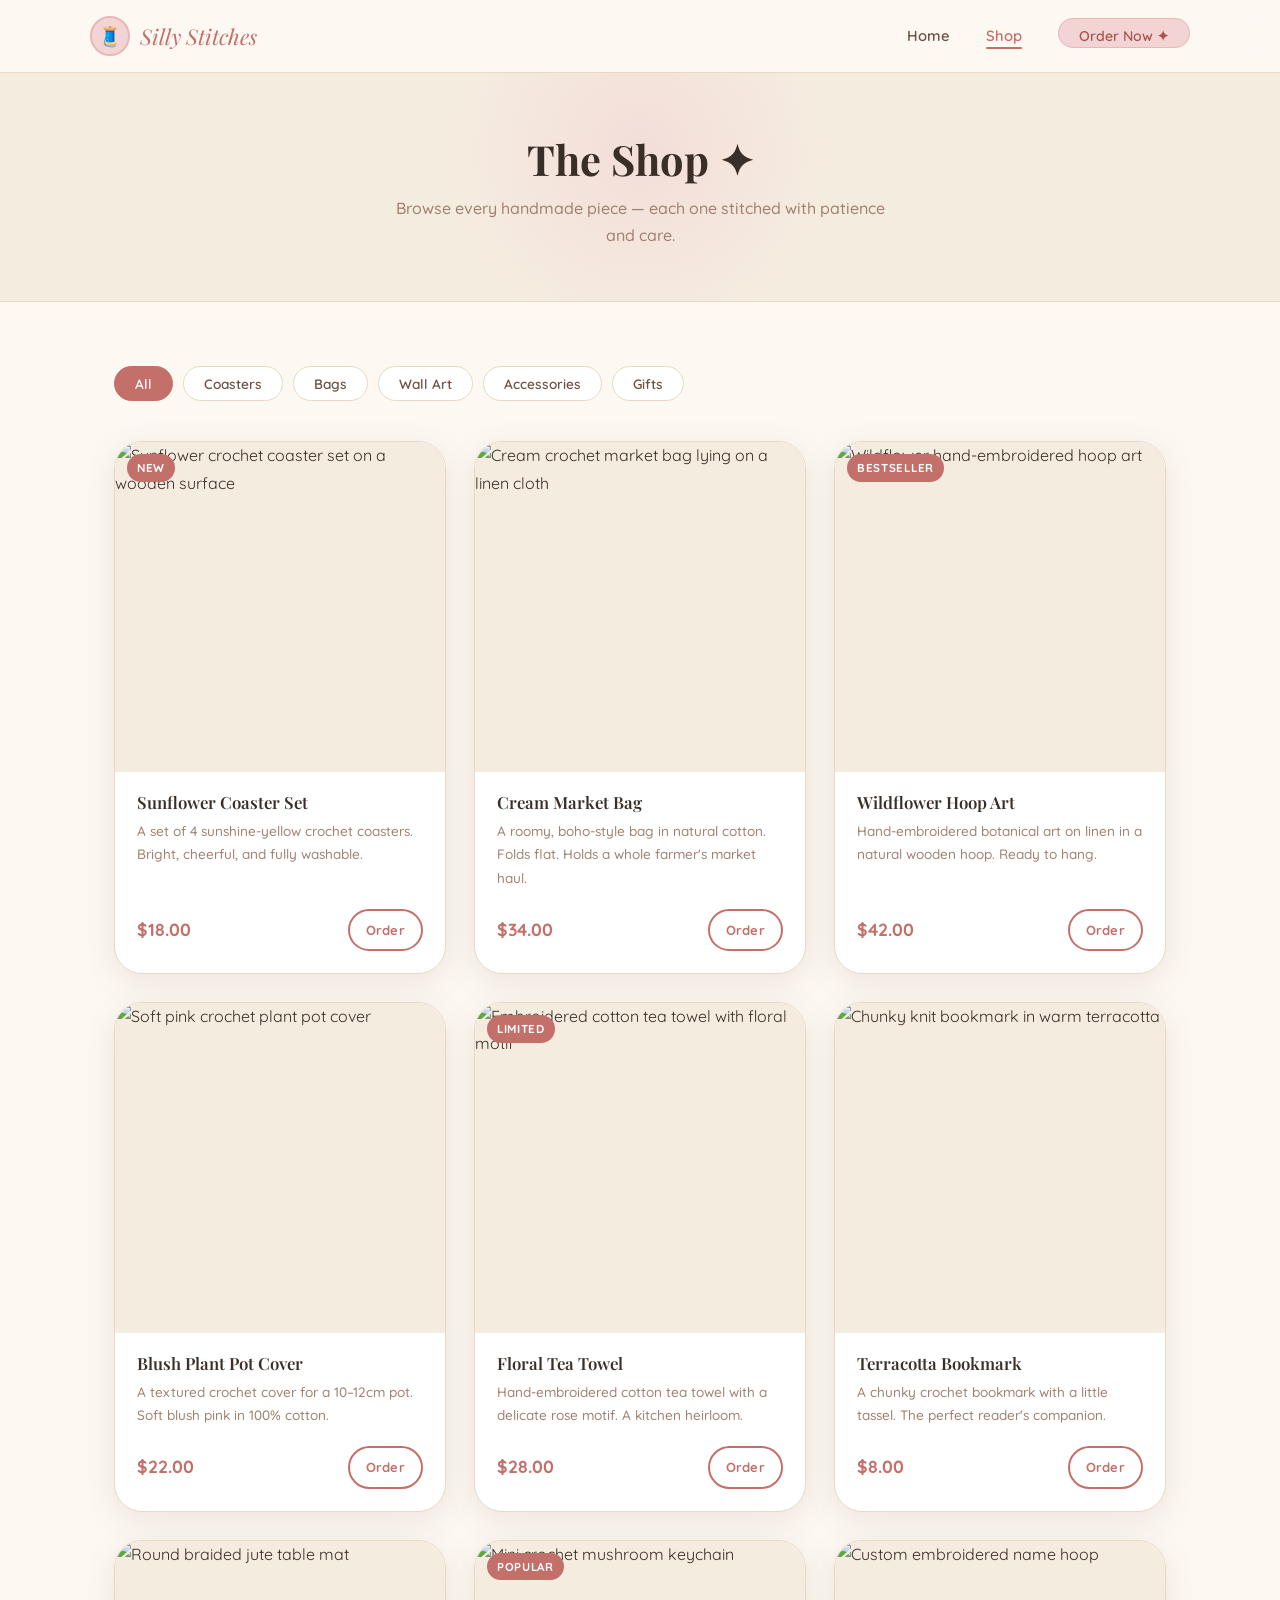
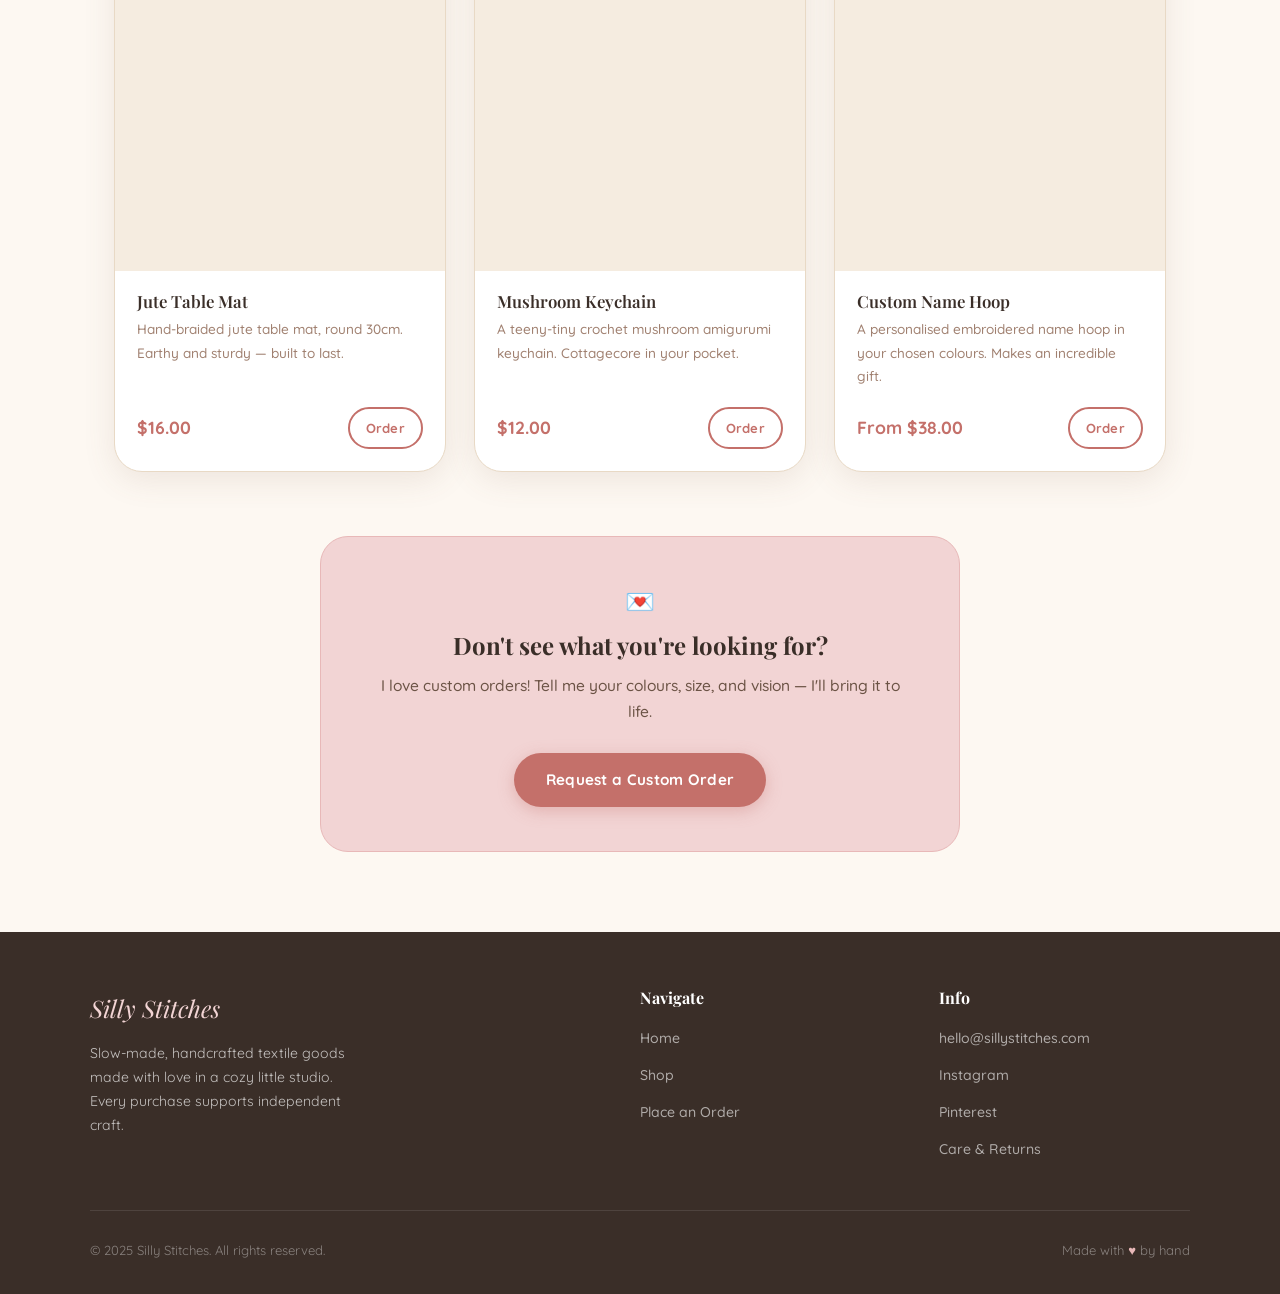
==== shop.html @ c1d065eb "Add files via upload" ====
<!DOCTYPE html>
<html lang="en">
<head>
  <meta charset="UTF-8" />
  <meta name="viewport" content="width=device-width, initial-scale=1.0" />
  <meta name="description" content="Silly Stitches Shop — Browse all handmade crochet, embroidery, and textile pieces." />
  <title>Shop — Silly Stitches</title>
  <link rel="stylesheet" href="styles.css" />
  <link rel="icon" href="data:image/svg+xml,<svg xmlns='http://www.w3.org/2000/svg' viewBox='0 0 100 100'><text y='.9em' font-size='90'>🧵</text></svg>" />
</head>
<body>

  <!-- ============================
       NAVIGATION
       ============================ -->
  <nav class="navbar" role="navigation" aria-label="Main navigation">
    <div class="navbar-inner">

      <a href="index.html" class="navbar-logo" aria-label="Silly Stitches Home">
        <div class="logo-icon">🧵</div>
        <span class="logo-text">Silly Stitches</span>
      </a>

      <ul class="navbar-links" id="navLinks">
        <li><a href="index.html">Home</a></li>
        <li><a href="shop.html" class="active">Shop</a></li>
        <li><a href="order.html" class="navbar-cta">Order Now ✦</a></li>
      </ul>

      <button class="navbar-toggle" id="navToggle" aria-label="Toggle navigation" aria-expanded="false">
        <span></span>
        <span></span>
        <span></span>
      </button>

    </div>
  </nav>


  <!-- ============================
       PAGE HERO
       ============================ -->
  <header class="page-hero">
    <h1 class="section-title">The Shop ✦</h1>
    <p>Browse every handmade piece — each one stitched with patience and care.</p>
  </header>


  <!-- ============================
       SHOP GRID
       ============================ -->
  <section class="shop-section" aria-labelledby="shop-title">
    <div class="container">

      <!-- Visual filter buttons (decorative for static site — no JS filtering) -->
      <div class="shop-filter" role="group" aria-label="Product categories">
        <button class="filter-btn active">All</button>
        <button class="filter-btn">Coasters</button>
        <button class="filter-btn">Bags</button>
        <button class="filter-btn">Wall Art</button>
        <button class="filter-btn">Accessories</button>
        <button class="filter-btn">Gifts</button>
      </div>

      <div class="shop-grid">

        <!--
          =============================================
          HOW TO ADD / EDIT PRODUCTS:
          ─────────────────────────────────────────────
          1. Copy any <article class="product-card"> block.
          2. Paste it into this grid.
          3. Edit: product name, price, description, image src.
          4. Remove <span class="product-badge"> if no badge needed.
          5. Update the href on the Order button to pre-fill
             the product name:
             order.html?product=Your+Product+Name
          =============================================
        -->


        <!-- ── PRODUCT 1 ── -->
        <article class="product-card reveal">
          <div class="product-image">
            <span class="product-badge">New</span>
            <!--
              REPLACE IMAGE: product photo, square recommended (600×600px)
            -->
            <img
              src="https://images.unsplash.com/photo-1602081957921-9137a5d6eaee?w=600&q=80"
              alt="Sunflower crochet coaster set on a wooden surface"
              loading="lazy"
            />
          </div>
          <div class="product-info">
            <h2 class="product-name">Sunflower Coaster Set</h2>
            <p class="product-desc">A set of 4 sunshine-yellow crochet coasters. Bright, cheerful, and fully washable.</p>
            <div class="product-footer">
              <span class="product-price">$18.00</span>
              <a href="order.html?product=Sunflower+Coaster+Set" class="btn btn-outline product-order-btn">Order</a>
            </div>
          </div>
        </article>


        <!-- ── PRODUCT 2 ── -->
        <article class="product-card reveal">
          <div class="product-image">
            <!--
              REPLACE IMAGE: product photo
            -->
            <img
              src="https://images.unsplash.com/photo-1585232350009-bd80026bc09f?w=600&q=80"
              alt="Cream crochet market bag lying on a linen cloth"
              loading="lazy"
            />
          </div>
          <div class="product-info">
            <h2 class="product-name">Cream Market Bag</h2>
            <p class="product-desc">A roomy, boho-style bag in natural cotton. Folds flat. Holds a whole farmer's market haul.</p>
            <div class="product-footer">
              <span class="product-price">$34.00</span>
              <a href="order.html?product=Cream+Market+Bag" class="btn btn-outline product-order-btn">Order</a>
            </div>
          </div>
        </article>


        <!-- ── PRODUCT 3 ── -->
        <article class="product-card reveal">
          <div class="product-image">
            <span class="product-badge">Bestseller</span>
            <!--
              REPLACE IMAGE: product photo
            -->
            <img
              src="https://images.unsplash.com/photo-1584646098378-0f46c2a3e2b7?w=600&q=80"
              alt="Wildflower hand-embroidered hoop art"
              loading="lazy"
            />
          </div>
          <div class="product-info">
            <h2 class="product-name">Wildflower Hoop Art</h2>
            <p class="product-desc">Hand-embroidered botanical art on linen in a natural wooden hoop. Ready to hang.</p>
            <div class="product-footer">
              <span class="product-price">$42.00</span>
              <a href="order.html?product=Wildflower+Hoop+Art" class="btn btn-outline product-order-btn">Order</a>
            </div>
          </div>
        </article>


        <!-- ── PRODUCT 4 ── -->
        <article class="product-card reveal">
          <div class="product-image">
            <!--
              REPLACE IMAGE: product photo
            -->
            <img
              src="https://images.unsplash.com/photo-1584308666744-24d5c474f2ae?w=600&q=80"
              alt="Soft pink crochet plant pot cover"
              loading="lazy"
            />
          </div>
          <div class="product-info">
            <h2 class="product-name">Blush Plant Pot Cover</h2>
            <p class="product-desc">A textured crochet cover for a 10–12cm pot. Soft blush pink in 100% cotton.</p>
            <div class="product-footer">
              <span class="product-price">$22.00</span>
              <a href="order.html?product=Blush+Plant+Pot+Cover" class="btn btn-outline product-order-btn">Order</a>
            </div>
          </div>
        </article>


        <!-- ── PRODUCT 5 ── -->
        <article class="product-card reveal">
          <div class="product-image">
            <span class="product-badge">Limited</span>
            <!--
              REPLACE IMAGE: product photo
            -->
            <img
              src="https://images.unsplash.com/photo-1559521783-1d1599583485?w=600&q=80"
              alt="Embroidered cotton tea towel with floral motif"
              loading="lazy"
            />
          </div>
          <div class="product-info">
            <h2 class="product-name">Floral Tea Towel</h2>
            <p class="product-desc">Hand-embroidered cotton tea towel with a delicate rose motif. A kitchen heirloom.</p>
            <div class="product-footer">
              <span class="product-price">$28.00</span>
              <a href="order.html?product=Floral+Tea+Towel" class="btn btn-outline product-order-btn">Order</a>
            </div>
          </div>
        </article>


        <!-- ── PRODUCT 6 ── -->
        <article class="product-card reveal">
          <div class="product-image">
            <!--
              REPLACE IMAGE: product photo
            -->
            <img
              src="https://images.unsplash.com/photo-1608501078713-8e445a709b39?w=600&q=80"
              alt="Chunky knit bookmark in warm terracotta"
              loading="lazy"
            />
          </div>
          <div class="product-info">
            <h2 class="product-name">Terracotta Bookmark</h2>
            <p class="product-desc">A chunky crochet bookmark with a little tassel. The perfect reader's companion.</p>
            <div class="product-footer">
              <span class="product-price">$8.00</span>
              <a href="order.html?product=Terracotta+Bookmark" class="btn btn-outline product-order-btn">Order</a>
            </div>
          </div>
        </article>


        <!-- ── PRODUCT 7 ── -->
        <article class="product-card reveal">
          <div class="product-image">
            <!--
              REPLACE IMAGE: product photo
            -->
            <img
              src="https://images.unsplash.com/photo-1578985545062-69928b1d9587?w=600&q=80"
              alt="Round braided jute table mat"
              loading="lazy"
            />
          </div>
          <div class="product-info">
            <h2 class="product-name">Jute Table Mat</h2>
            <p class="product-desc">Hand-braided jute table mat, round 30cm. Earthy and sturdy — built to last.</p>
            <div class="product-footer">
              <span class="product-price">$16.00</span>
              <a href="order.html?product=Jute+Table+Mat" class="btn btn-outline product-order-btn">Order</a>
            </div>
          </div>
        </article>


        <!-- ── PRODUCT 8 ── -->
        <article class="product-card reveal">
          <div class="product-image">
            <span class="product-badge">Popular</span>
            <!--
              REPLACE IMAGE: product photo
            -->
            <img
              src="https://images.unsplash.com/photo-1615485290382-441e4d049cb5?w=600&q=80"
              alt="Mini crochet mushroom keychain"
              loading="lazy"
            />
          </div>
          <div class="product-info">
            <h2 class="product-name">Mushroom Keychain</h2>
            <p class="product-desc">A teeny-tiny crochet mushroom amigurumi keychain. Cottagecore in your pocket.</p>
            <div class="product-footer">
              <span class="product-price">$12.00</span>
              <a href="order.html?product=Mushroom+Keychain" class="btn btn-outline product-order-btn">Order</a>
            </div>
          </div>
        </article>


        <!-- ── PRODUCT 9 ── -->
        <article class="product-card reveal">
          <div class="product-image">
            <!--
              REPLACE IMAGE: product photo
            -->
            <img
              src="https://images.unsplash.com/photo-1545389336-cf090694435e?w=600&q=80"
              alt="Custom embroidered name hoop"
              loading="lazy"
            />
          </div>
          <div class="product-info">
            <h2 class="product-name">Custom Name Hoop</h2>
            <p class="product-desc">A personalised embroidered name hoop in your chosen colours. Makes an incredible gift.</p>
            <div class="product-footer">
              <span class="product-price">From $38.00</span>
              <a href="order.html?product=Custom+Name+Hoop" class="btn btn-outline product-order-btn">Order</a>
            </div>
          </div>
        </article>

        <!-- ──────────────────────────────────────────
             ADD MORE PRODUCTS HERE by copying a card block above!
             ────────────────────────────────────────── -->

      </div><!-- /.shop-grid -->

      <!-- Custom order callout -->
      <div style="
        margin-top: 64px;
        background: var(--pink-soft);
        border: 1.5px solid var(--pink-mid);
        border-radius: var(--radius-lg);
        padding: 44px 48px;
        text-align: center;
        max-width: 640px;
        margin-left: auto;
        margin-right: auto;
      ">
        <p style="font-size: 1.5rem; margin-bottom: 8px;">💌</p>
        <h2 style="font-family: var(--font-display); font-size: 1.5rem; color: var(--text-dark); margin-bottom: 12px;">
          Don't see what you're looking for?
        </h2>
        <p style="color: var(--text-mid); font-weight: 500; margin-bottom: 28px; font-size: 0.97rem;">
          I love custom orders! Tell me your colours, size, and vision — I'll bring it to life.
        </p>
        <a href="order.html" class="btn btn-primary">Request a Custom Order</a>
      </div>

    </div>
  </section>


  <!-- ============================
       FOOTER
       ============================ -->
  <footer class="footer" role="contentinfo">
    <div class="footer-inner">

      <div class="footer-brand">
        <span class="logo-text display-font">Silly Stitches</span>
        <p>Slow-made, handcrafted textile goods made with love in a cozy little studio.
          Every purchase supports independent craft.</p>
      </div>

      <div class="footer-col">
        <h4>Navigate</h4>
        <ul>
          <li><a href="index.html">Home</a></li>
          <li><a href="shop.html">Shop</a></li>
          <li><a href="order.html">Place an Order</a></li>
        </ul>
      </div>

      <div class="footer-col">
        <h4>Info</h4>
        <ul>
          <!-- REPLACE: update with your real contact info -->
          <li><a href="mailto:hello@sillystitches.com">hello@sillystitches.com</a></li>
          <li><a href="#">Instagram</a></li>
          <li><a href="#">Pinterest</a></li>
          <li><a href="#">Care & Returns</a></li>
        </ul>
      </div>

    </div>

    <div class="footer-bottom">
      <span>© 2025 Silly Stitches. All rights reserved.</span>
      <span>Made with <span class="footer-heart">♥</span> by hand</span>
    </div>
  </footer>

  <script src="script.js"></script>
</body>
</html>
---- styles.css ----
/* ============================================
   SILLY STITCHES — Main Stylesheet
   Cozy handmade craft brand
   ============================================ */

/* ---------- Google Fonts ---------- */
@import url('https://fonts.googleapis.com/css2?family=Quicksand:wght@400;500;600;700&family=Playfair+Display:ital,wght@0,400;0,600;1,400&display=swap');

/* ---------- CSS Variables (Color Palette) ---------- */
:root {
  --cream:       #fdf8f2;
  --cream-dark:  #f5ece0;
  --beige:       #e8d9c5;
  --beige-mid:   #d4bfa0;
  --pink-soft:   #f2d4d4;
  --pink-mid:    #e8b8b8;
  --red-muted:   #c4706a;
  --red-deep:    #a85550;
  --brown-warm:  #7a5c4e;
  --text-dark:   #3a2e28;
  --text-mid:    #6b5345;
  --text-light:  #a08070;
  --white:       #ffffff;

  --font-body:    'Quicksand', sans-serif;
  --font-display: 'Playfair Display', serif;

  --radius-sm:  8px;
  --radius-md:  16px;
  --radius-lg:  28px;
  --radius-xl:  48px;

  --shadow-soft: 0 4px 20px rgba(122, 92, 78, 0.10);
  --shadow-card: 0 8px 32px rgba(122, 92, 78, 0.12);
  --shadow-lift: 0 16px 48px rgba(122, 92, 78, 0.18);

  --transition: 0.3s cubic-bezier(0.25, 0.46, 0.45, 0.94);
}

/* ---------- Reset & Base ---------- */
*, *::before, *::after {
  box-sizing: border-box;
  margin: 0;
  padding: 0;
}

html {
  scroll-behavior: smooth;
}

body {
  font-family: var(--font-body);
  background-color: var(--cream);
  color: var(--text-dark);
  line-height: 1.7;
  font-size: 16px;
  -webkit-font-smoothing: antialiased;
}

img {
  display: block;
  max-width: 100%;
}

a {
  color: inherit;
  text-decoration: none;
}

ul {
  list-style: none;
}

/* ---------- Typography Helpers ---------- */
.display-font {
  font-family: var(--font-display);
}

h1, h2, h3, h4 {
  line-height: 1.25;
}

/* ---------- Layout Utilities ---------- */
.container {
  max-width: 1100px;
  margin: 0 auto;
  padding: 0 24px;
}

.section {
  padding: 80px 0;
}

.section-title {
  font-family: var(--font-display);
  font-size: clamp(1.8rem, 4vw, 2.6rem);
  color: var(--text-dark);
  margin-bottom: 12px;
}

.section-subtitle {
  font-size: 1rem;
  color: var(--text-light);
  font-weight: 500;
  margin-bottom: 48px;
}

.section-header {
  text-align: center;
  margin-bottom: 8px;
}

/* ---------- Buttons ---------- */
.btn {
  display: inline-block;
  padding: 14px 32px;
  border-radius: var(--radius-xl);
  font-family: var(--font-body);
  font-size: 0.95rem;
  font-weight: 700;
  cursor: pointer;
  border: none;
  transition: var(--transition);
  letter-spacing: 0.02em;
}

.btn-primary {
  background-color: var(--red-muted);
  color: var(--white);
  box-shadow: 0 4px 16px rgba(196, 112, 106, 0.35);
}

.btn-primary:hover {
  background-color: var(--red-deep);
  transform: translateY(-2px);
  box-shadow: 0 8px 24px rgba(196, 112, 106, 0.45);
}

.btn-secondary {
  background-color: var(--cream-dark);
  color: var(--text-mid);
  border: 2px solid var(--beige);
}

.btn-secondary:hover {
  background-color: var(--beige);
  transform: translateY(-2px);
}

.btn-outline {
  background-color: transparent;
  color: var(--red-muted);
  border: 2px solid var(--red-muted);
}

.btn-outline:hover {
  background-color: var(--red-muted);
  color: var(--white);
  transform: translateY(-2px);
}

/* ============================================
   NAVIGATION
   ============================================ */
.navbar {
  position: sticky;
  top: 0;
  z-index: 100;
  background-color: rgba(253, 248, 242, 0.92);
  backdrop-filter: blur(12px);
  -webkit-backdrop-filter: blur(12px);
  border-bottom: 1px solid var(--beige);
  padding: 0 24px;
}

.navbar-inner {
  max-width: 1100px;
  margin: 0 auto;
  display: flex;
  align-items: center;
  justify-content: space-between;
  height: 72px;
}

/* Logo */
.navbar-logo {
  display: flex;
  align-items: center;
  gap: 10px;
  text-decoration: none;
}

.logo-icon {
  width: 40px;
  height: 40px;
  background-color: var(--pink-soft);
  border-radius: 50%;
  display: flex;
  align-items: center;
  justify-content: center;
  font-size: 1.2rem;
  border: 2px solid var(--pink-mid);
}

.logo-text {
  font-family: var(--font-display);
  font-size: 1.35rem;
  color: var(--red-muted);
  font-style: italic;
}

/* Nav links */
.navbar-links {
  display: flex;
  align-items: center;
  gap: 36px;
}

.navbar-links a {
  font-size: 0.92rem;
  font-weight: 600;
  color: var(--text-mid);
  position: relative;
  transition: color var(--transition);
  padding-bottom: 2px;
}

.navbar-links a::after {
  content: '';
  position: absolute;
  bottom: -2px;
  left: 0;
  width: 0;
  height: 2px;
  background-color: var(--red-muted);
  border-radius: 2px;
  transition: width var(--transition);
}

.navbar-links a:hover,
.navbar-links a.active {
  color: var(--red-muted);
}

.navbar-links a:hover::after,
.navbar-links a.active::after {
  width: 100%;
}

/* Nav CTA */
.navbar-cta {
  font-size: 0.88rem !important;
  background-color: var(--pink-soft);
  padding: 8px 20px;
  border-radius: var(--radius-xl);
  border: 1.5px solid var(--pink-mid);
  color: var(--red-deep) !important;
  transition: var(--transition) !important;
}

.navbar-cta:hover {
  background-color: var(--red-muted) !important;
  color: var(--white) !important;
  border-color: var(--red-muted) !important;
}

.navbar-cta::after {
  display: none !important;
}

/* Mobile hamburger */
.navbar-toggle {
  display: none;
  flex-direction: column;
  gap: 5px;
  background: none;
  border: none;
  cursor: pointer;
  padding: 4px;
}

.navbar-toggle span {
  display: block;
  width: 24px;
  height: 2px;
  background-color: var(--text-mid);
  border-radius: 2px;
  transition: var(--transition);
}

/* ============================================
   HERO SECTION
   ============================================ */
.hero {
  min-height: 88vh;
  display: flex;
  align-items: center;
  background-color: var(--cream);
  position: relative;
  overflow: hidden;
  padding: 60px 24px;
}

/* Decorative background blobs */
.hero::before {
  content: '';
  position: absolute;
  width: 500px;
  height: 500px;
  background: radial-gradient(circle, var(--pink-soft) 0%, transparent 70%);
  top: -100px;
  right: -100px;
  border-radius: 50%;
  opacity: 0.7;
}

.hero::after {
  content: '';
  position: absolute;
  width: 350px;
  height: 350px;
  background: radial-gradient(circle, var(--cream-dark) 0%, transparent 70%);
  bottom: -80px;
  left: -80px;
  border-radius: 50%;
  opacity: 0.8;
}

.hero-inner {
  max-width: 1100px;
  margin: 0 auto;
  display: grid;
  grid-template-columns: 1fr 1fr;
  gap: 64px;
  align-items: center;
  position: relative;
  z-index: 1;
  width: 100%;
}

.hero-content {
  animation: fadeInUp 0.8s ease both;
}

.hero-badge {
  display: inline-flex;
  align-items: center;
  gap: 8px;
  background-color: var(--pink-soft);
  border: 1.5px solid var(--pink-mid);
  border-radius: var(--radius-xl);
  padding: 6px 16px;
  font-size: 0.82rem;
  font-weight: 600;
  color: var(--red-deep);
  margin-bottom: 20px;
  letter-spacing: 0.04em;
  text-transform: uppercase;
}

.hero-title {
  font-family: var(--font-display);
  font-size: clamp(2.4rem, 5.5vw, 4rem);
  color: var(--text-dark);
  margin-bottom: 16px;
  line-height: 1.15;
}

.hero-title em {
  color: var(--red-muted);
  font-style: italic;
}

.hero-tagline {
  font-size: 1.1rem;
  color: var(--text-mid);
  margin-bottom: 36px;
  font-weight: 500;
  max-width: 420px;
}

.hero-actions {
  display: flex;
  gap: 16px;
  flex-wrap: wrap;
  align-items: center;
}

/* Hero image panel */
.hero-visual {
  animation: fadeInUp 0.8s 0.15s ease both;
  position: relative;
}

.hero-image-wrap {
  border-radius: var(--radius-lg);
  overflow: hidden;
  box-shadow: var(--shadow-lift);
  position: relative;
  aspect-ratio: 4/5;
}

.hero-image-wrap img {
  width: 100%;
  height: 100%;
  object-fit: cover;
}

/* Floating accent card */
.hero-accent-card {
  position: absolute;
  bottom: -20px;
  left: -24px;
  background-color: var(--white);
  border-radius: var(--radius-md);
  padding: 14px 20px;
  box-shadow: var(--shadow-card);
  border: 1px solid var(--beige);
  display: flex;
  align-items: center;
  gap: 10px;
  font-size: 0.85rem;
  font-weight: 600;
  color: var(--text-mid);
  white-space: nowrap;
}

.hero-accent-card .accent-icon {
  font-size: 1.4rem;
}

/* ============================================
   FEATURES / PERKS STRIP
   ============================================ */
.perks-strip {
  background-color: var(--cream-dark);
  border-top: 1px solid var(--beige);
  border-bottom: 1px solid var(--beige);
  padding: 28px 24px;
}

.perks-inner {
  max-width: 1100px;
  margin: 0 auto;
  display: flex;
  justify-content: center;
  gap: 48px;
  flex-wrap: wrap;
}

.perk-item {
  display: flex;
  align-items: center;
  gap: 10px;
  font-size: 0.9rem;
  font-weight: 600;
  color: var(--text-mid);
}

.perk-icon {
  font-size: 1.3rem;
}

/* ============================================
   FEATURED PRODUCTS (HOME)
   ============================================ */
.featured {
  background-color: var(--cream);
}

.featured-grid {
  display: grid;
  grid-template-columns: repeat(3, 1fr);
  gap: 28px;
}

/* ============================================
   PRODUCT CARD (reused on home & shop)
   ============================================ */
.product-card {
  background-color: var(--white);
  border-radius: var(--radius-lg);
  overflow: hidden;
  box-shadow: var(--shadow-card);
  border: 1px solid var(--beige);
  transition: var(--transition);
  display: flex;
  flex-direction: column;
}

.product-card:hover {
  transform: translateY(-6px);
  box-shadow: var(--shadow-lift);
}

/* Product image area */
.product-image {
  position: relative;
  overflow: hidden;
  aspect-ratio: 1 / 1;
  background-color: var(--cream-dark);
}

.product-image img {
  width: 100%;
  height: 100%;
  object-fit: cover;
  transition: transform 0.5s ease;
}

.product-card:hover .product-image img {
  transform: scale(1.05);
}

/* Badge on image (e.g. "New") */
.product-badge {
  position: absolute;
  top: 12px;
  left: 12px;
  background-color: var(--red-muted);
  color: var(--white);
  font-size: 0.72rem;
  font-weight: 700;
  text-transform: uppercase;
  letter-spacing: 0.06em;
  padding: 4px 10px;
  border-radius: var(--radius-xl);
}

/* Product info */
.product-info {
  padding: 20px 22px 22px;
  flex: 1;
  display: flex;
  flex-direction: column;
  gap: 6px;
}

.product-name {
  font-family: var(--font-display);
  font-size: 1.05rem;
  color: var(--text-dark);
  font-weight: 600;
}

.product-desc {
  font-size: 0.85rem;
  color: var(--text-light);
  font-weight: 500;
  flex: 1;
}

.product-footer {
  display: flex;
  align-items: center;
  justify-content: space-between;
  margin-top: 14px;
}

.product-price {
  font-size: 1.1rem;
  font-weight: 700;
  color: var(--red-muted);
}

.product-order-btn {
  font-size: 0.82rem;
  padding: 8px 16px;
}

/* ============================================
   ABOUT SECTION (HOME)
   ============================================ */
.about {
  background-color: var(--cream-dark);
  border-top: 1px solid var(--beige);
  border-bottom: 1px solid var(--beige);
}

.about-inner {
  display: grid;
  grid-template-columns: 1fr 1fr;
  gap: 72px;
  align-items: center;
}

.about-image-wrap {
  border-radius: var(--radius-lg);
  overflow: hidden;
  box-shadow: var(--shadow-card);
  aspect-ratio: 4/3;
  position: relative;
}

.about-image-wrap img {
  width: 100%;
  height: 100%;
  object-fit: cover;
}

/* Decorative stitch border on about image */
.about-image-wrap::before {
  content: '';
  position: absolute;
  inset: 8px;
  border-radius: calc(var(--radius-lg) - 4px);
  border: 2px dashed rgba(196, 112, 106, 0.4);
  z-index: 1;
  pointer-events: none;
}

.about-content {
  display: flex;
  flex-direction: column;
  gap: 20px;
}

.about-content .section-title {
  margin-bottom: 4px;
}

.about-content p {
  color: var(--text-mid);
  font-size: 0.97rem;
  font-weight: 500;
}

.about-signature {
  font-family: var(--font-display);
  font-size: 1.3rem;
  color: var(--red-muted);
  font-style: italic;
  margin-top: 8px;
}

/* ============================================
   SHOP PAGE HERO
   ============================================ */
.page-hero {
  background-color: var(--cream-dark);
  padding: 60px 24px 52px;
  text-align: center;
  border-bottom: 1px solid var(--beige);
  position: relative;
  overflow: hidden;
}

.page-hero::before {
  content: '';
  position: absolute;
  width: 400px;
  height: 400px;
  background: radial-gradient(circle, var(--pink-soft) 0%, transparent 65%);
  top: -120px;
  left: 50%;
  transform: translateX(-50%);
  border-radius: 50%;
  opacity: 0.6;
}

.page-hero .section-title {
  position: relative;
  z-index: 1;
  margin-bottom: 10px;
}

.page-hero p {
  position: relative;
  z-index: 1;
  color: var(--text-light);
  font-weight: 500;
  max-width: 500px;
  margin: 0 auto;
}

/* ============================================
   SHOP GRID
   ============================================ */
.shop-section {
  background-color: var(--cream);
  padding: 64px 0 80px;
}

.shop-grid {
  display: grid;
  grid-template-columns: repeat(3, 1fr);
  gap: 28px;
}

/* Filter bar (visual only — no JS logic needed for static) */
.shop-filter {
  display: flex;
  gap: 10px;
  flex-wrap: wrap;
  margin-bottom: 40px;
}

.filter-btn {
  padding: 8px 20px;
  border-radius: var(--radius-xl);
  font-family: var(--font-body);
  font-size: 0.85rem;
  font-weight: 600;
  cursor: pointer;
  border: 1.5px solid var(--beige);
  background-color: var(--white);
  color: var(--text-mid);
  transition: var(--transition);
}

.filter-btn:hover,
.filter-btn.active {
  background-color: var(--red-muted);
  color: var(--white);
  border-color: var(--red-muted);
}

/* ============================================
   ORDER PAGE
   ============================================ */
.order-section {
  background-color: var(--cream);
  padding: 72px 0 96px;
}

.order-layout {
  display: grid;
  grid-template-columns: 1fr 380px;
  gap: 56px;
  align-items: start;
}

/* Order form card */
.order-form-card {
  background-color: var(--white);
  border-radius: var(--radius-lg);
  padding: 44px 48px;
  box-shadow: var(--shadow-card);
  border: 1px solid var(--beige);
}

.order-form-card h2 {
  font-family: var(--font-display);
  font-size: 1.8rem;
  color: var(--text-dark);
  margin-bottom: 6px;
}

.order-form-card .form-tagline {
  color: var(--text-light);
  font-size: 0.9rem;
  font-weight: 500;
  margin-bottom: 36px;
}

/* Form fields */
.form-group {
  margin-bottom: 24px;
}

.form-label {
  display: block;
  font-size: 0.85rem;
  font-weight: 700;
  color: var(--text-mid);
  margin-bottom: 8px;
  letter-spacing: 0.03em;
  text-transform: uppercase;
}

.form-label .required-star {
  color: var(--red-muted);
  margin-left: 2px;
}

.form-input,
.form-select,
.form-textarea {
  width: 100%;
  padding: 13px 18px;
  border: 1.5px solid var(--beige);
  border-radius: var(--radius-md);
  font-family: var(--font-body);
  font-size: 0.95rem;
  font-weight: 500;
  color: var(--text-dark);
  background-color: var(--cream);
  transition: border-color var(--transition), box-shadow var(--transition);
  outline: none;
  -webkit-appearance: none;
  appearance: none;
}

.form-input:focus,
.form-select:focus,
.form-textarea:focus {
  border-color: var(--red-muted);
  box-shadow: 0 0 0 4px rgba(196, 112, 106, 0.12);
  background-color: var(--white);
}

.form-input::placeholder,
.form-textarea::placeholder {
  color: var(--text-light);
  font-weight: 400;
}

/* Select arrow */
.select-wrap {
  position: relative;
}

.select-wrap::after {
  content: '▾';
  position: absolute;
  right: 16px;
  top: 50%;
  transform: translateY(-50%);
  color: var(--text-light);
  pointer-events: none;
  font-size: 0.85rem;
}

.form-select {
  cursor: pointer;
  padding-right: 40px;
}

.form-textarea {
  resize: vertical;
  min-height: 110px;
}

/* Quantity row */
.form-row {
  display: grid;
  grid-template-columns: 1fr 1fr;
  gap: 16px;
}

/* Hint text under a field */
.form-hint {
  font-size: 0.78rem;
  color: var(--text-light);
  margin-top: 5px;
  font-weight: 500;
}

/* Submit btn */
.form-submit {
  width: 100%;
  padding: 16px;
  font-size: 1rem;
  margin-top: 8px;
}

/* Success / error messages */
.form-message {
  display: none;
  padding: 14px 18px;
  border-radius: var(--radius-md);
  font-size: 0.9rem;
  font-weight: 600;
  margin-top: 16px;
  text-align: center;
}

.form-message.success {
  background-color: #d4f0e0;
  color: #2d7a50;
  border: 1px solid #a8dfc0;
}

.form-message.error {
  background-color: var(--pink-soft);
  color: var(--red-deep);
  border: 1px solid var(--pink-mid);
}

/* Sidebar info */
.order-sidebar {
  display: flex;
  flex-direction: column;
  gap: 20px;
  position: sticky;
  top: 96px;
}

.sidebar-card {
  background-color: var(--white);
  border-radius: var(--radius-lg);
  padding: 28px;
  border: 1px solid var(--beige);
  box-shadow: var(--shadow-soft);
}

.sidebar-card h3 {
  font-family: var(--font-display);
  font-size: 1.1rem;
  color: var(--text-dark);
  margin-bottom: 16px;
  display: flex;
  align-items: center;
  gap: 8px;
}

.sidebar-list {
  display: flex;
  flex-direction: column;
  gap: 12px;
}

.sidebar-list li {
  display: flex;
  align-items: flex-start;
  gap: 10px;
  font-size: 0.88rem;
  color: var(--text-mid);
  font-weight: 500;
}

.sidebar-list li::before {
  content: '✦';
  color: var(--red-muted);
  flex-shrink: 0;
  font-size: 0.7rem;
  margin-top: 3px;
}

.sidebar-highlight {
  background-color: var(--pink-soft);
  border: 1.5px solid var(--pink-mid);
  text-align: center;
}

.sidebar-highlight p {
  font-size: 0.88rem;
  color: var(--red-deep);
  font-weight: 600;
  line-height: 1.6;
}

/* ============================================
   FOOTER
   ============================================ */
.footer {
  background-color: var(--text-dark);
  color: rgba(255,255,255,0.7);
  padding: 56px 24px 32px;
}

.footer-inner {
  max-width: 1100px;
  margin: 0 auto;
  display: grid;
  grid-template-columns: 2fr 1fr 1fr;
  gap: 48px;
  margin-bottom: 48px;
}

.footer-brand .logo-text {
  color: var(--pink-soft);
  font-size: 1.5rem;
  display: block;
  margin-bottom: 14px;
}

.footer-brand p {
  font-size: 0.88rem;
  line-height: 1.7;
  max-width: 280px;
}

.footer-col h4 {
  font-family: var(--font-display);
  font-size: 1rem;
  color: var(--white);
  margin-bottom: 16px;
}

.footer-col ul {
  display: flex;
  flex-direction: column;
  gap: 10px;
}

.footer-col ul li a {
  font-size: 0.88rem;
  color: rgba(255,255,255,0.6);
  font-weight: 500;
  transition: color var(--transition);
}

.footer-col ul li a:hover {
  color: var(--pink-soft);
}

.footer-bottom {
  max-width: 1100px;
  margin: 0 auto;
  border-top: 1px solid rgba(255,255,255,0.1);
  padding-top: 28px;
  display: flex;
  justify-content: space-between;
  align-items: center;
  font-size: 0.82rem;
  color: rgba(255,255,255,0.4);
  flex-wrap: wrap;
  gap: 12px;
}

.footer-heart {
  color: var(--pink-mid);
}

/* ============================================
   ANIMATIONS
   ============================================ */
@keyframes fadeInUp {
  from {
    opacity: 0;
    transform: translateY(24px);
  }
  to {
    opacity: 1;
    transform: translateY(0);
  }
}

/* Scroll-triggered fade-in (via JS IntersectionObserver) */
.reveal {
  opacity: 0;
  transform: translateY(28px);
  transition: opacity 0.7s ease, transform 0.7s ease;
}

.reveal.visible {
  opacity: 1;
  transform: translateY(0);
}

/* ============================================
   RESPONSIVE — Tablet
   ============================================ */
@media (max-width: 900px) {
  .hero-inner {
    grid-template-columns: 1fr;
    gap: 40px;
    text-align: center;
  }

  .hero-actions {
    justify-content: center;
  }

  .hero-tagline {
    margin-left: auto;
    margin-right: auto;
  }

  .hero-visual {
    max-width: 400px;
    margin: 0 auto;
  }

  .hero-accent-card {
    left: 0;
  }

  .about-inner {
    grid-template-columns: 1fr;
    gap: 40px;
  }

  .featured-grid,
  .shop-grid {
    grid-template-columns: repeat(2, 1fr);
  }

  .order-layout {
    grid-template-columns: 1fr;
  }

  .order-sidebar {
    position: static;
  }

  .footer-inner {
    grid-template-columns: 1fr 1fr;
  }

  .footer-brand {
    grid-column: 1 / -1;
  }
}

/* ============================================
   RESPONSIVE — Mobile
   ============================================ */
@media (max-width: 600px) {
  .navbar-links {
    display: none;
    position: absolute;
    top: 72px;
    left: 0;
    right: 0;
    background-color: var(--cream);
    border-bottom: 1px solid var(--beige);
    padding: 16px 24px 24px;
    flex-direction: column;
    align-items: flex-start;
    gap: 20px;
    box-shadow: var(--shadow-soft);
  }

  .navbar-links.open {
    display: flex;
  }

  .navbar {
    position: relative; /* allow dropdown to show */
  }

  .navbar-toggle {
    display: flex;
  }

  .featured-grid,
  .shop-grid {
    grid-template-columns: 1fr;
    max-width: 380px;
    margin: 0 auto;
  }

  .order-form-card {
    padding: 28px 24px;
  }

  .form-row {
    grid-template-columns: 1fr;
  }

  .footer-inner {
    grid-template-columns: 1fr;
    gap: 32px;
  }

  .perks-inner {
    gap: 24px;
    flex-direction: column;
    align-items: center;
  }

  .hero {
    min-height: auto;
    padding: 48px 24px 40px;
  }

  .section {
    padding: 56px 0;
  }
}
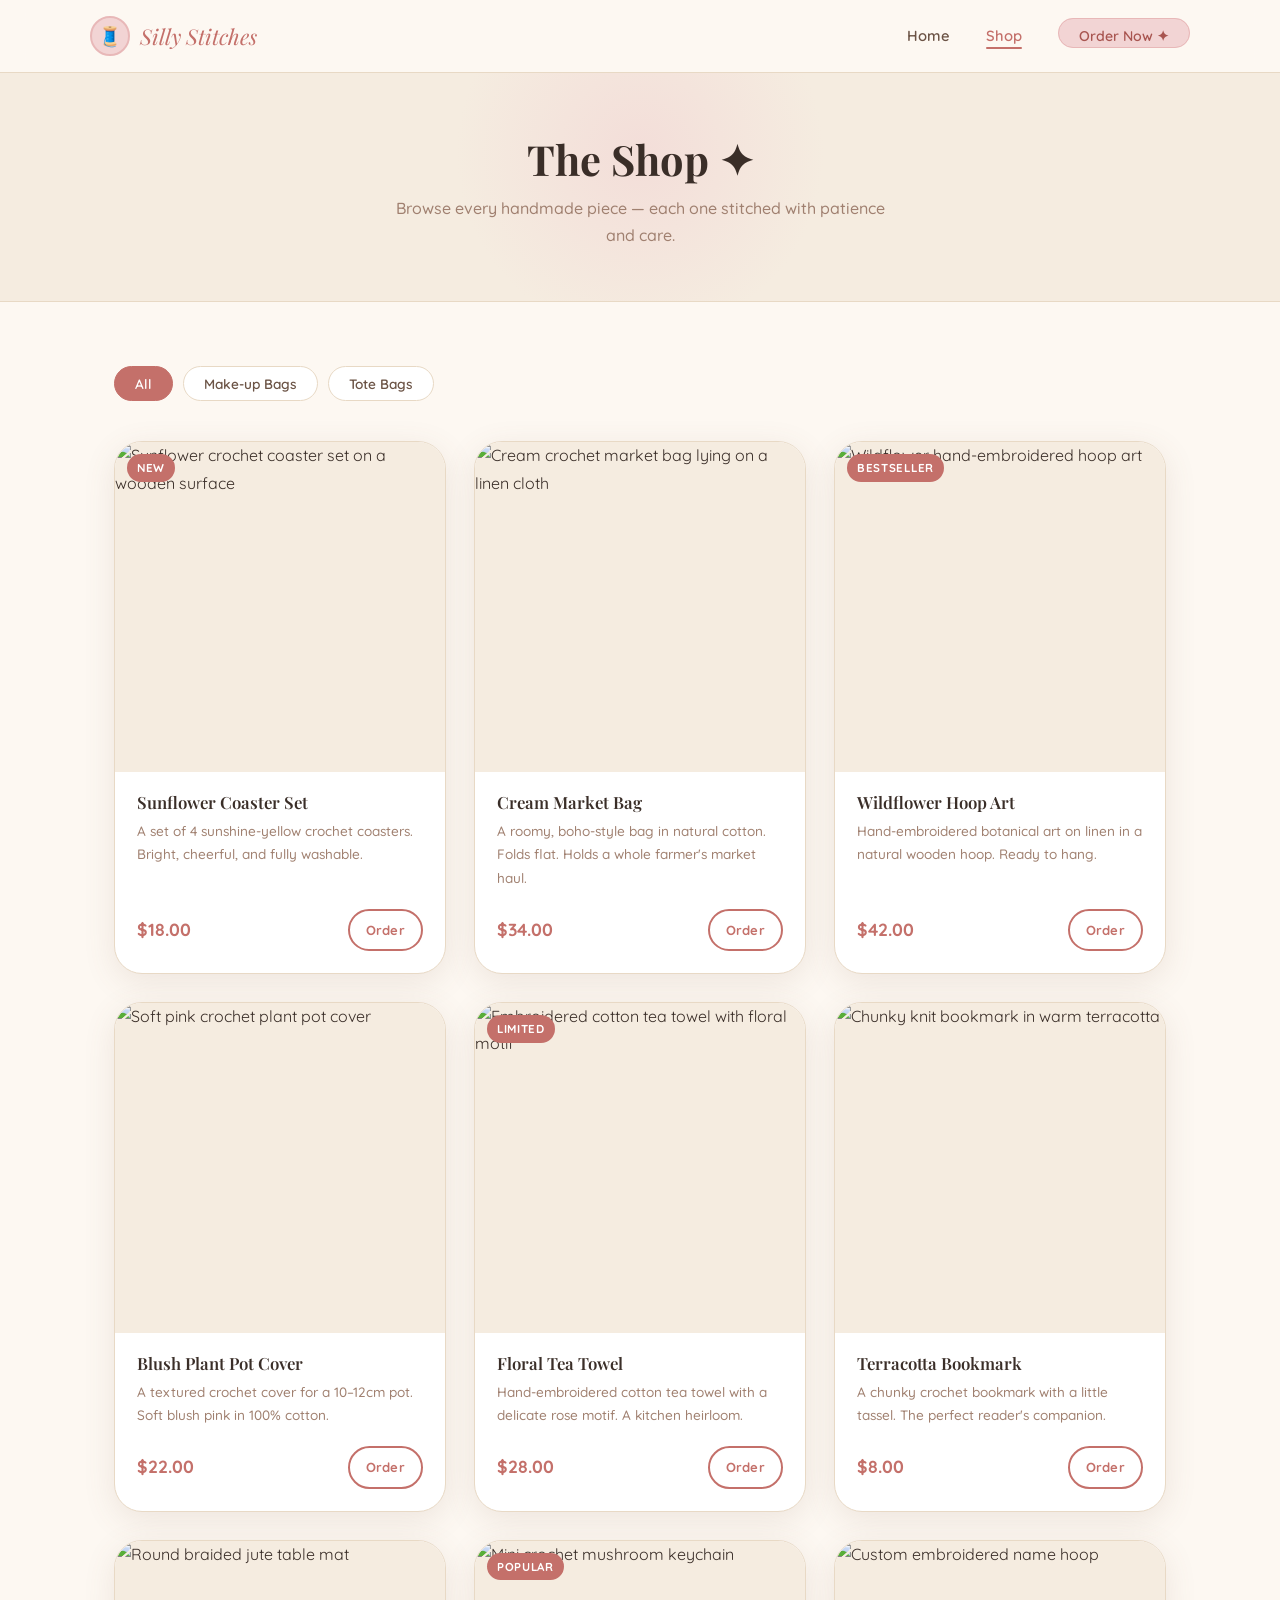
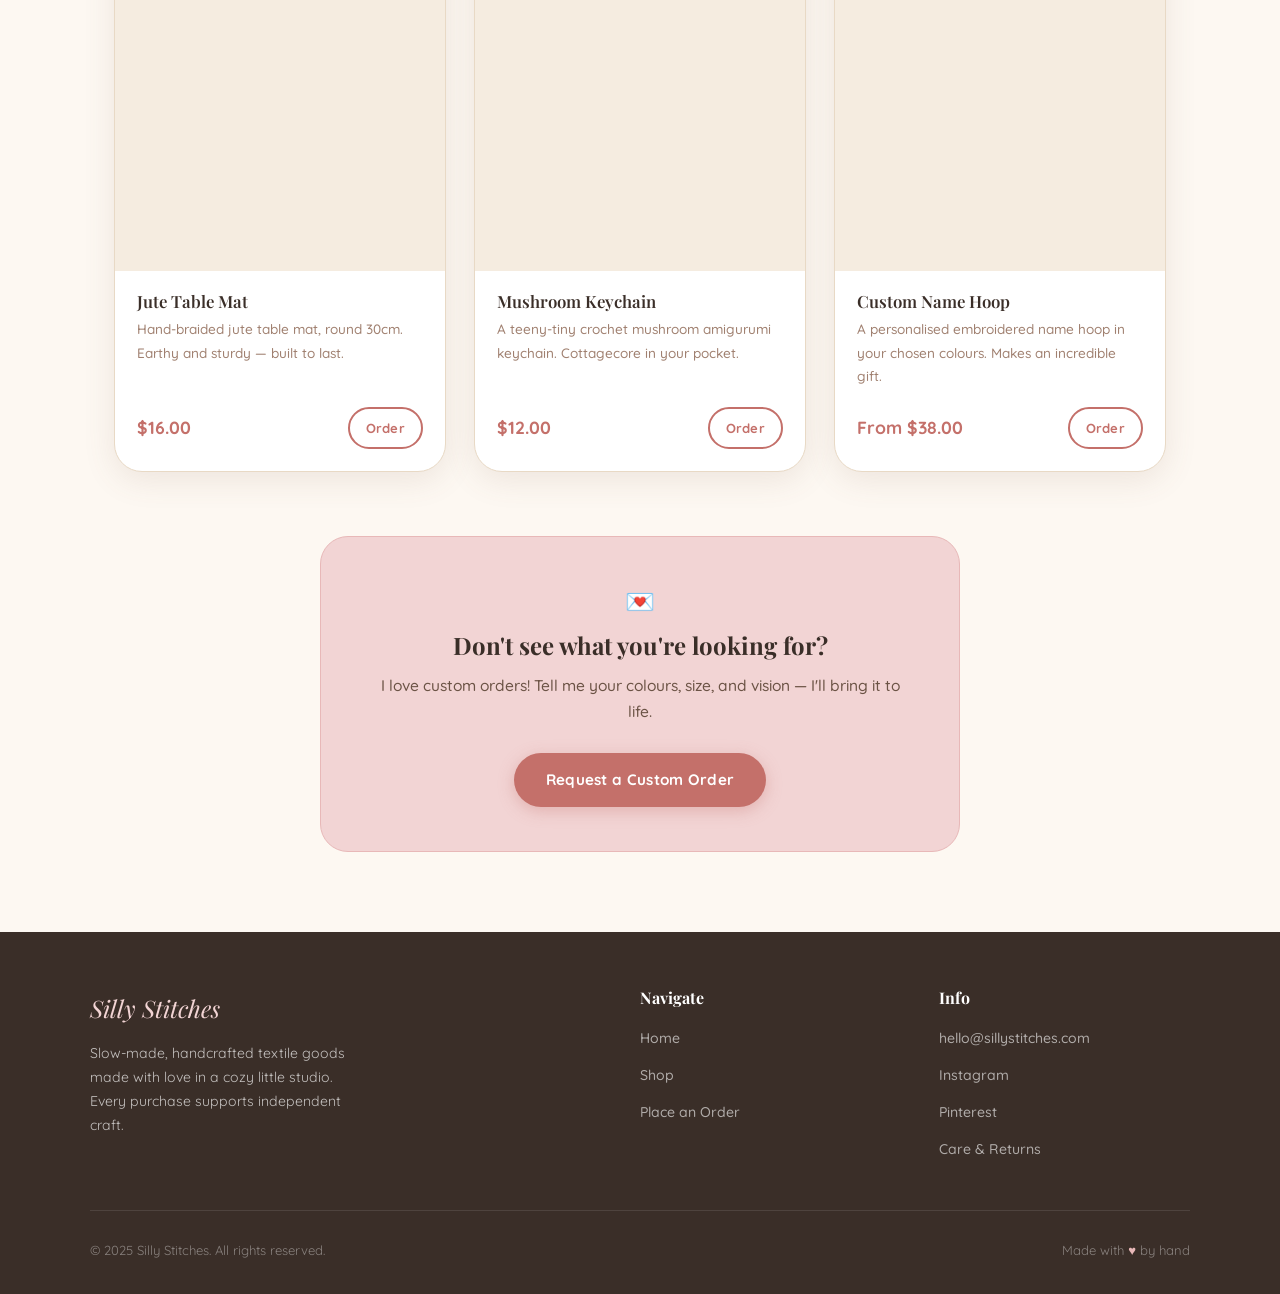
==== commit e2fa91d6: "Update shop.html" ====
--- a/shop.html
+++ b/shop.html
@@ -3,7 +3,7 @@
 <head>
   <meta charset="UTF-8" />
   <meta name="viewport" content="width=device-width, initial-scale=1.0" />
-  <meta name="description" content="Silly Stitches Shop — Browse all handmade crochet, embroidery, and textile pieces." />
+  <meta name="description" content="Silly Stitches Shop — Browse all handmade pieces." />
   <title>Shop — Silly Stitches</title>
   <link rel="stylesheet" href="styles.css" />
   <link rel="icon" href="data:image/svg+xml,<svg xmlns='http://www.w3.org/2000/svg' viewBox='0 0 100 100'><text y='.9em' font-size='90'>🧵</text></svg>" />
@@ -55,11 +55,8 @@
       <!-- Visual filter buttons (decorative for static site — no JS filtering) -->
       <div class="shop-filter" role="group" aria-label="Product categories">
         <button class="filter-btn active">All</button>
-        <button class="filter-btn">Coasters</button>
-        <button class="filter-btn">Bags</button>
-        <button class="filter-btn">Wall Art</button>
-        <button class="filter-btn">Accessories</button>
-        <button class="filter-btn">Gifts</button>
+        <button class="filter-btn">Make-up Bags</button>
+        <button class="filter-btn">Tote Bags</button>
       </div>
 
       <div class="shop-grid">
